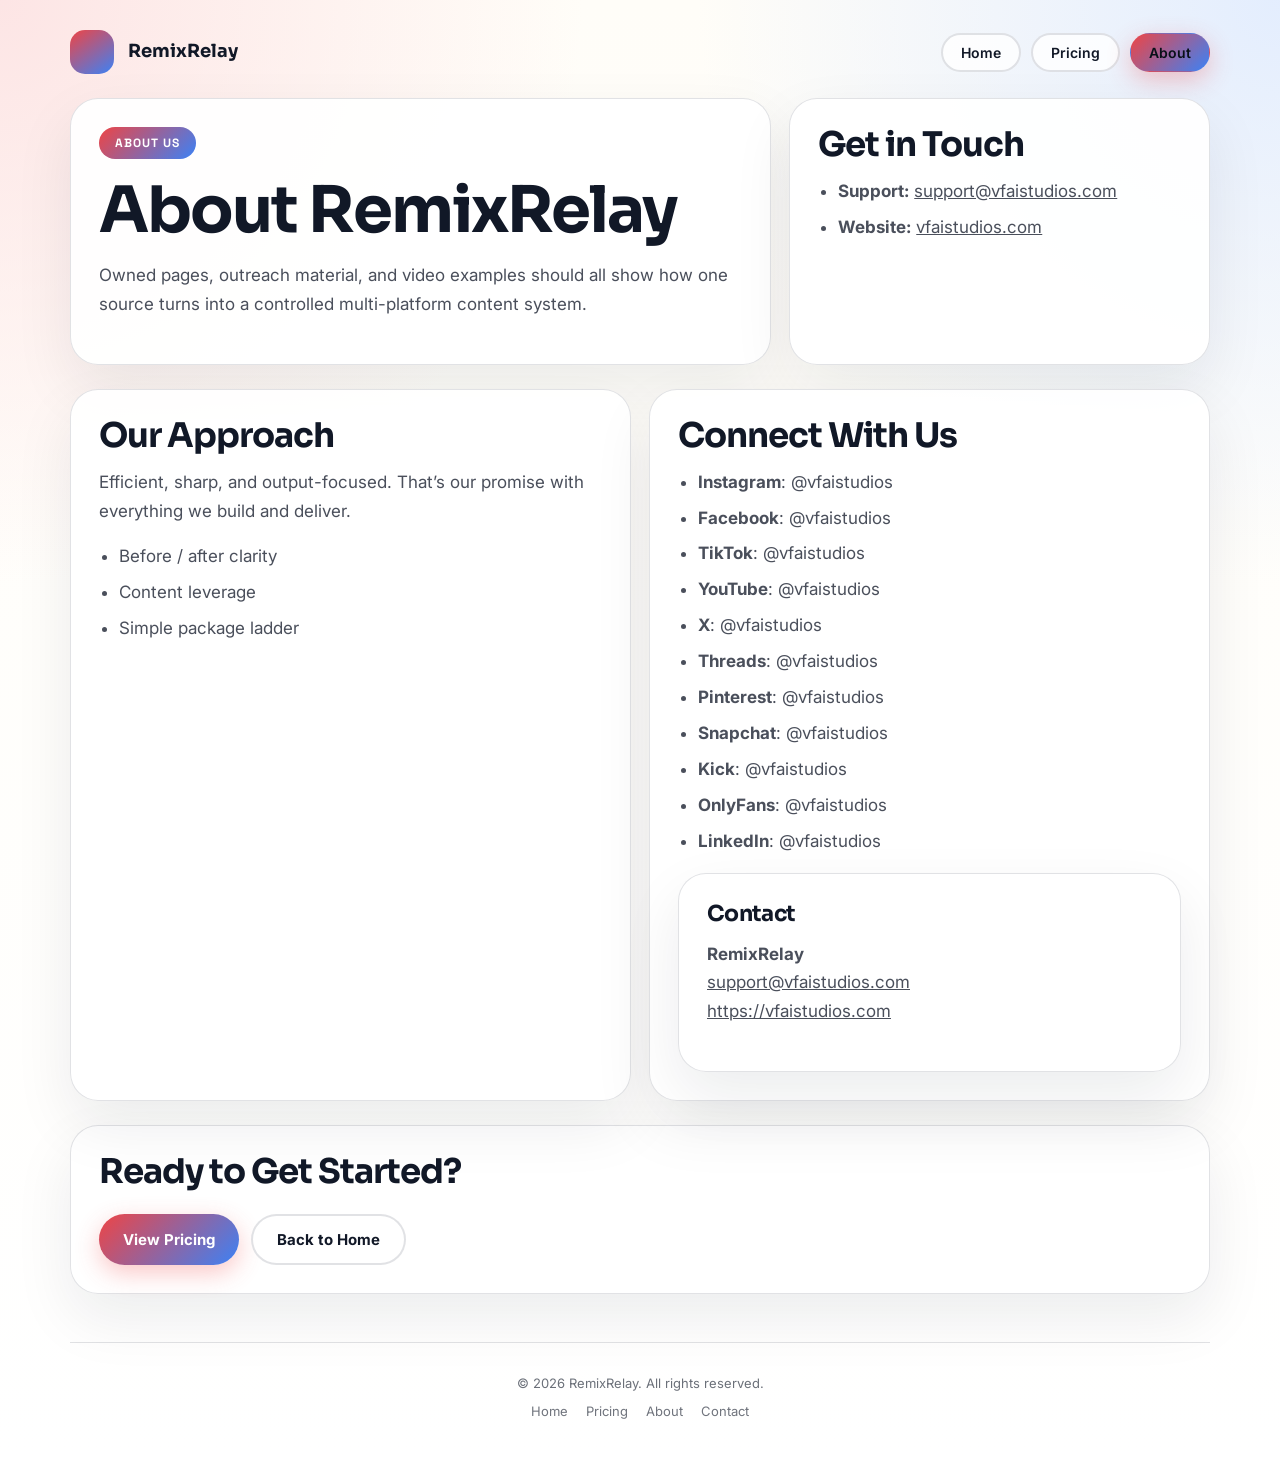
==== channels.html @ 687d7b91 "Deploy professional site update — 2026-04-03T03:53:18Z" ====
<!doctype html>
<html lang="en">
<head>
  <meta charset="utf-8" />
  <meta name="viewport" content="width=device-width, initial-scale=1" />
  <title>RemixRelay | About</title>
  <meta name="description" content="Owned pages, outreach material, and video examples should all show how one source turns into a controlled multi-platform content system." />
  <meta property="og:title" content="RemixRelay | About" />
  <meta property="og:description" content="Owned pages, outreach material, and video examples should all show how one source turns into a controlled multi-platform content system." />
  <meta property="og:type" content="website" />
  <meta property="og:url" content="https://vfaistudios.com/" />
  <link rel="preconnect" href="https://fonts.googleapis.com" /><link rel="preconnect" href="https://fonts.gstatic.com" crossorigin /><link href="https://fonts.googleapis.com/css2?family=Sora:wght@400;500;600;700;800&family=Inter:wght@400;500;600;700;800&family=Space+Grotesk:wght@400;500;600;700;800&display=swap" rel="stylesheet" />
  <link rel="stylesheet" href="./styles.css" />
  
</head>
<body>
  <main class="page">
    <header class="header">
      <a class="brand" href="./index.html">
        <span class="brand-mark"></span>
        <span class="brand-copy">
          <strong>RemixRelay</strong>
        </span>
      </a>
      <nav class="nav">
        <a class='button ghost' href='index.html'>Home</a>
        <a class='button ghost' href='offer.html'>Pricing</a>
        <a class='button primary' href='channels.html'>About</a>
      </nav>
    </header>
    
    <section class="hero">
      <article class="hero-card">
        <div class="eyebrow">About Us</div>
        <h1>About RemixRelay</h1>
        <p>Owned pages, outreach material, and video examples should all show how one source turns into a controlled multi-platform content system.</p>
      </article>
      <aside class="hero-card">
        <h2>Get in Touch</h2>
        <ul>
          <li><strong>Support:</strong> <a href="mailto:support@vfaistudios.com">support@vfaistudios.com</a></li>
          <li><strong>Website:</strong> <a href="https://vfaistudios.com">vfaistudios.com</a></li>
        </ul>
      </aside>
    </section>
    <section class="grid-two" style="margin-top:24px;">
      <section class="panel">
        <h2>Our Approach</h2>
        <p style="margin-top:14px;">Efficient, sharp, and output-focused. That&rsquo;s our promise with everything we build and deliver.</p>
        <ul><li>Before / after clarity</li><li>Content leverage</li><li>Simple package ladder</li></ul>
      </section>
      <section class="panel">
        <h2>Connect With Us</h2>
        <ul><li><strong>Instagram</strong>: @vfaistudios</li><li><strong>Facebook</strong>: @vfaistudios</li><li><strong>TikTok</strong>: @vfaistudios</li><li><strong>YouTube</strong>: @vfaistudios</li><li><strong>X</strong>: @vfaistudios</li><li><strong>Threads</strong>: @vfaistudios</li><li><strong>Pinterest</strong>: @vfaistudios</li><li><strong>Snapchat</strong>: @vfaistudios</li><li><strong>Kick</strong>: @vfaistudios</li><li><strong>OnlyFans</strong>: @vfaistudios</li><li><strong>LinkedIn</strong>: @vfaistudios</li></ul>
        <div class="offer-card" style="margin-top:18px;">
          <h3>Contact</h3>
          <p style="margin-top:14px;"><strong>RemixRelay</strong><br /><a href="mailto:support@vfaistudios.com">support@vfaistudios.com</a><br /><a href="https://vfaistudios.com">https://vfaistudios.com</a></p>
        </div>
      </section>
    </section>
    <section class="panel" style="margin-top:24px;">
      <h2>Ready to Get Started?</h2>
      <div class="actions">
        <a class="button primary" href="./offer.html">View Pricing</a>
        <a class="button ghost" href="./index.html">Back to Home</a>
      </div>
    </section>
    
    <footer class="site-footer">
      <div class="footer-note">&copy; 2026 RemixRelay. All rights reserved.</div>
      <div class="footer-links">
        <a href="./index.html">Home</a>
        <a href="./offer.html">Pricing</a>
        <a href="./channels.html">About</a>
        <a href='mailto:support@vfaistudios.com'>Contact</a>
      </div>
    </footer>
  </main>
  
</body>
</html>
---- styles.css ----
:root {
  --primary: #EF4444;
  --secondary: #3B82F6;
  --accent: #FACC15;
  --ink: #111827;
  --surface: #F9FAFB;
  --line: rgba(15, 23, 42, 0.12);
  --display: 'Sora', 'Avenir Next', 'Segoe UI', sans-serif;
  --body: 'Inter', 'Avenir Next', 'Segoe UI', sans-serif;
  --accent-font: 'Space Grotesk', 'Avenir Next', 'Segoe UI', sans-serif;
}
* { box-sizing: border-box; }
body {
  margin: 0;
  font-family: var(--body);
  color: var(--ink);
  background:
    radial-gradient(circle at 0% 0%, color-mix(in srgb, var(--primary) 14%, white), transparent 30%),
    radial-gradient(circle at 100% 0%, color-mix(in srgb, var(--secondary) 14%, white), transparent 30%),
    linear-gradient(180deg, #fffdf8, #ffffff);
}
a { color: inherit; }
.page { max-width: 1180px; margin: 0 auto; padding: 24px 20px 40px; }
.header { display: flex; flex-wrap: wrap; align-items: center; justify-content: space-between; gap: 12px; padding: 6px 0 24px; }
.brand { display: flex; align-items: center; gap: 14px; text-decoration: none; }
.brand-mark { width: 44px; height: 44px; border-radius: 15px; background: linear-gradient(145deg, var(--primary), var(--secondary)); flex-shrink: 0; }
.brand-copy strong { display: block; font-family: var(--display); font-size: 18px; line-height: 1.2; }
.nav { display: flex; flex-wrap: wrap; gap: 10px; }
.nav a { border: 1px solid var(--line); border-radius: 999px; padding: 9px 18px; text-decoration: none; font-size: 14px; font-weight: 600; background: rgba(255,255,255,0.84); transition: all 0.2s ease; }
.nav a:hover { background: var(--primary); color: white; border-color: var(--primary); }
.nav a.button.primary { background: linear-gradient(135deg, var(--primary), var(--secondary)); color: #081018; border-color: transparent; }
.hero,
.grid-two,
.grid-three,
.offer-grid { display: grid; gap: 18px; }
.hero { grid-template-columns: minmax(0, 1.25fr) minmax(280px, 0.75fr); align-items: stretch; }
.grid-two { grid-template-columns: repeat(2, minmax(0, 1fr)); }
.grid-three { grid-template-columns: repeat(3, minmax(0, 1fr)); }
.offer-grid { grid-template-columns: repeat(auto-fit, minmax(260px, 1fr)); }
.panel,
.hero-card,
.offer-card { border: 1px solid var(--line); border-radius: 28px; background: rgba(255,255,255,0.92); box-shadow: 0 24px 60px rgba(15,23,42,0.08); }
.hero-card,
.panel,
.offer-card { padding: 28px; }
.offer-card { transition: transform 0.2s ease, box-shadow 0.2s ease; }
.offer-card:hover { transform: translateY(-4px); box-shadow: 0 32px 80px rgba(15,23,42,0.14); }
.eyebrow { display: inline-flex; border-radius: 999px; padding: 8px 16px; background: linear-gradient(135deg, var(--primary), var(--secondary)); color: #fff; font-family: var(--accent-font); font-size: 12px; font-weight: 700; letter-spacing: 0.08em; text-transform: uppercase; }
h1, h2, h3 { margin: 0; font-family: var(--display); line-height: 1.05; letter-spacing: -0.03em; }
h1 { margin-top: 18px; font-size: clamp(36px, 6vw, 64px); max-width: 16ch; }
h2 { font-size: clamp(24px, 4vw, 34px); }
h3 { font-size: 22px; }
p, li { color: color-mix(in srgb, var(--ink) 76%, white); line-height: 1.7; font-size: 17px; }
.actions { display: flex; flex-wrap: wrap; gap: 12px; margin-top: 24px; }
.button { display: inline-flex; align-items: center; justify-content: center; text-decoration: none; border-radius: 999px; padding: 14px 24px; font-weight: 700; font-size: 15px; cursor: pointer; border: none; transition: all 0.2s ease; }
.button.primary { background: linear-gradient(135deg, var(--primary), var(--secondary)); color: #fff; box-shadow: 0 8px 24px color-mix(in srgb, var(--primary) 30%, transparent); }
.button.primary:hover { transform: translateY(-2px); box-shadow: 0 12px 32px color-mix(in srgb, var(--primary) 40%, transparent); }
.button.ghost { border: 2px solid var(--line); background: rgba(255,255,255,0.8); }
.button.ghost:hover { border-color: var(--primary); color: var(--primary); }
.trust-strip { display: flex; flex-wrap: wrap; gap: 18px; justify-content: center; margin-top: 24px; padding: 18px 0; }
.trust-badge { display: flex; align-items: center; gap: 8px; font-size: 15px; font-weight: 600; color: color-mix(in srgb, var(--ink) 80%, white); }
.trust-icon { display: inline-flex; align-items: center; justify-content: center; width: 24px; height: 24px; border-radius: 50%; background: linear-gradient(135deg, var(--primary), var(--secondary)); color: #fff; font-size: 13px; font-weight: 700; }
.price { display: inline-block; margin: 16px 0 12px; padding: 10px 16px; border-radius: 999px; background: linear-gradient(135deg, color-mix(in srgb, var(--primary) 14%, white), color-mix(in srgb, var(--secondary) 14%, white)); font-family: var(--accent-font); font-size: 20px; font-weight: 700; letter-spacing: 0.02em; color: var(--ink); }
.micro { font-size: 13px; color: color-mix(in srgb, var(--ink) 64%, white); }
ul { margin: 14px 0 0; padding-left: 20px; }
li + li { margin-top: 7px; }
.site-footer { margin-top: 48px; padding: 32px 0 0; border-top: 1px solid var(--line); text-align: center; }
.footer-note { font-size: 13px; color: color-mix(in srgb, var(--ink) 62%, white); }
.footer-links { display: flex; flex-wrap: wrap; gap: 18px; justify-content: center; margin-top: 12px; }
.footer-links a { font-size: 13px; color: color-mix(in srgb, var(--ink) 60%, white); text-decoration: none; }
.footer-links a:hover { color: var(--primary); text-decoration: underline; }
.checkout-tier { position: relative; }
.buy-btn { width: 100%; font-size: 16px; padding: 16px 24px; }
.buy-btn:disabled { opacity: 0.6; cursor: not-allowed; }
@media (max-width: 960px) {
  .hero, .grid-two, .grid-three { grid-template-columns: 1fr; }
  h1 { max-width: none; }
}
@media (max-width: 720px) {
  .page { padding: 18px 16px 32px; }
  .hero-card, .panel, .offer-card { padding: 22px; border-radius: 24px; }
  .button { width: 100%; }
  .trust-strip { flex-direction: column; align-items: center; }
}
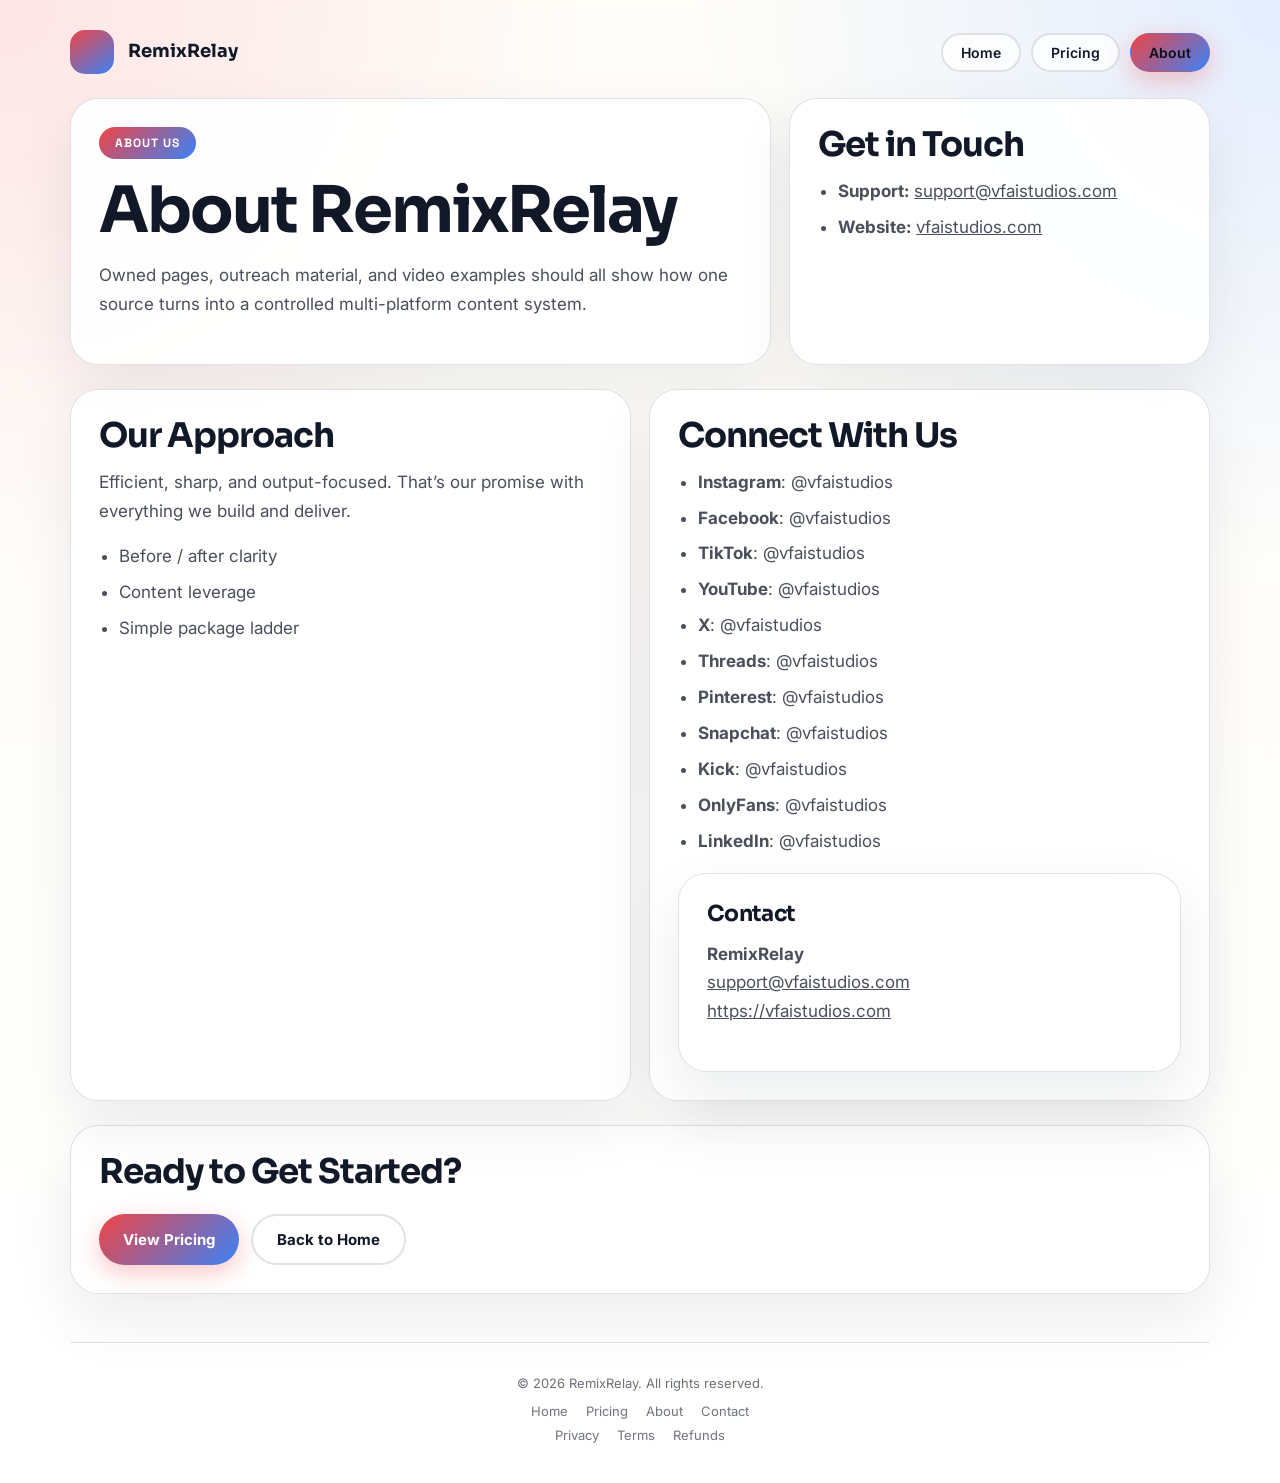
==== commit ff171cfa: "Deploy professional site update — 2026-04-03T04:42:01Z" ====
--- a/channels.html
+++ b/channels.html
@@ -74,6 +74,11 @@
         <a href="./channels.html">About</a>
         <a href='mailto:support@vfaistudios.com'>Contact</a>
       </div>
+      <div class="footer-links" style="margin-top:8px;">
+        <a href="./privacy.html">Privacy</a>
+        <a href="./terms.html">Terms</a>
+        <a href="./refunds.html">Refunds</a>
+      </div>
     </footer>
   </main>
   
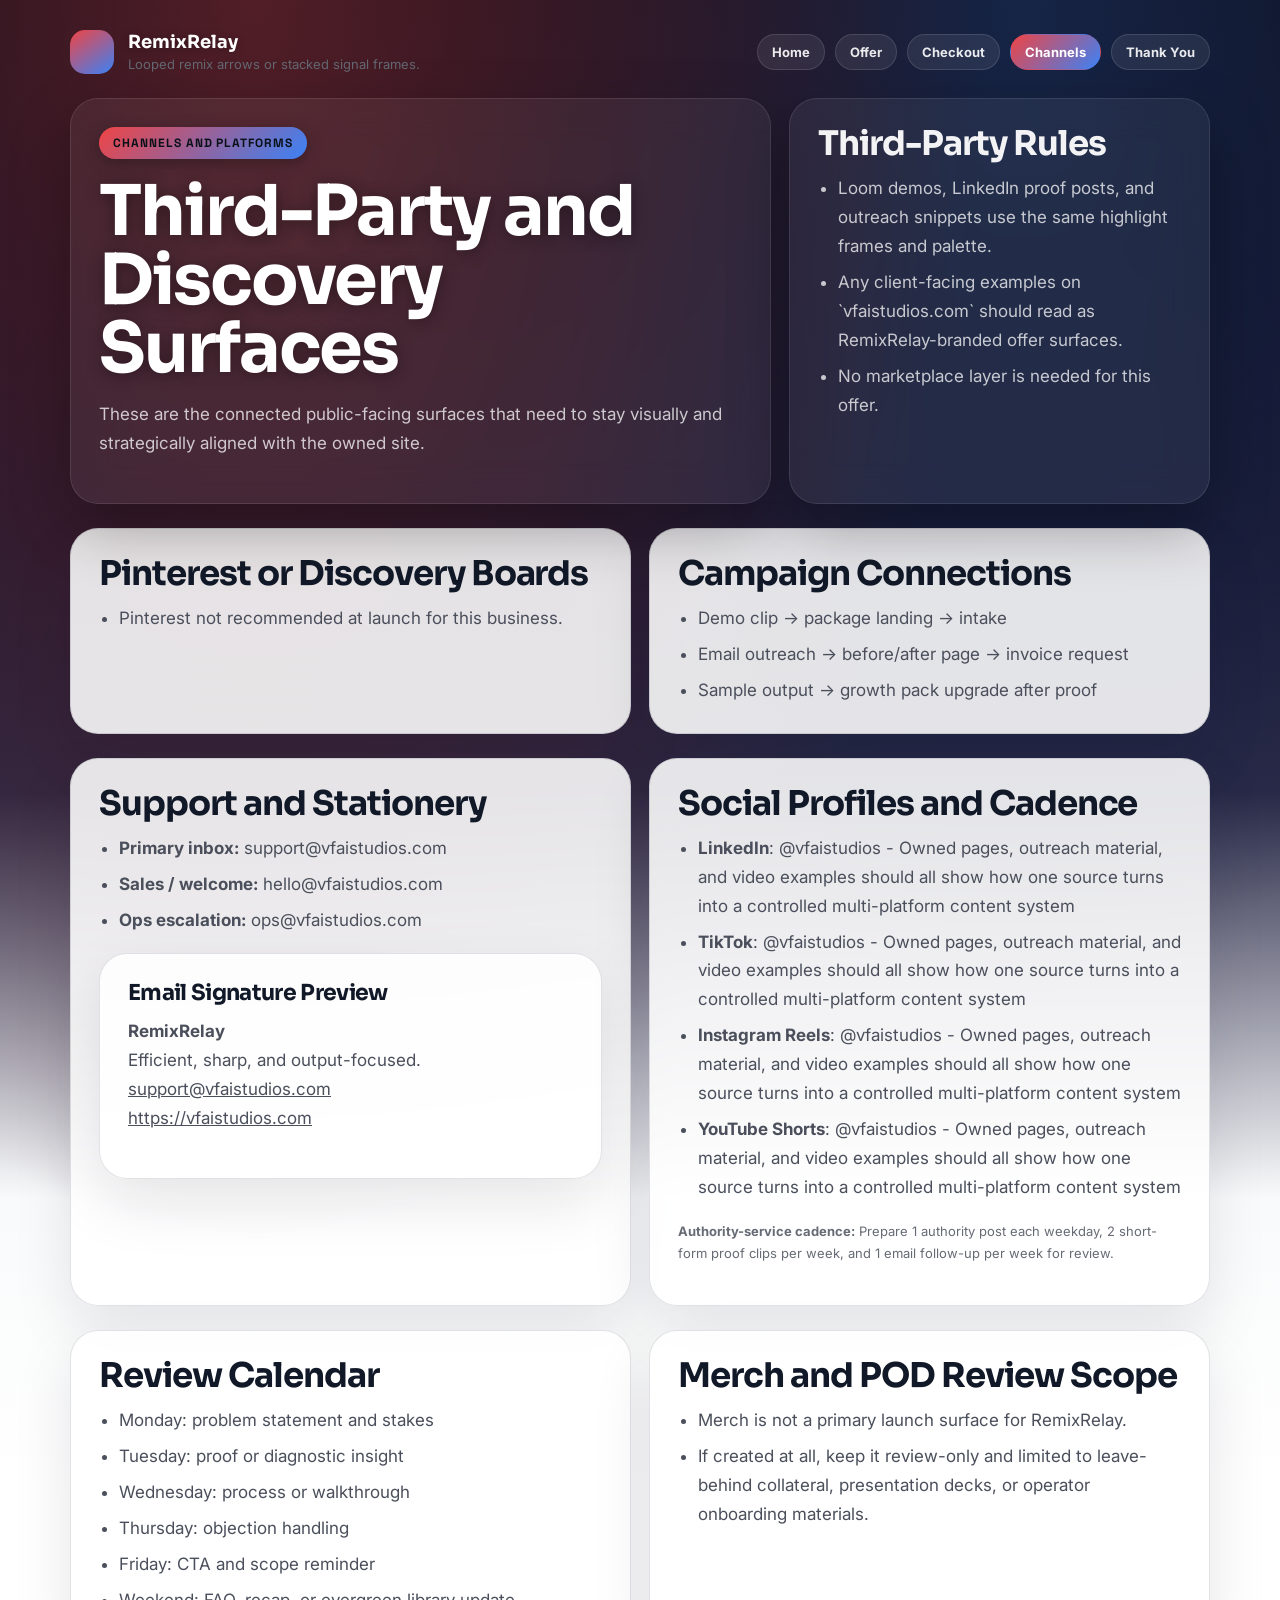
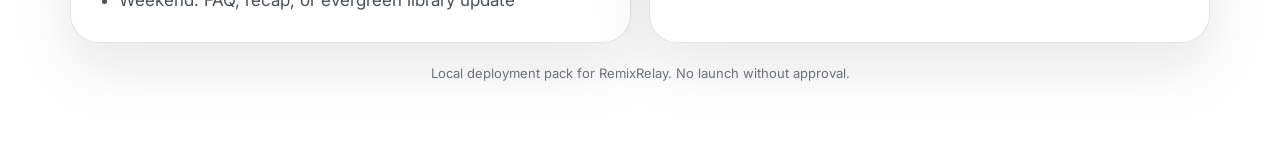
==== commit 529e2886: "Deploy vfaistudios.com — ASI Network site update" ====
--- a/channels.html
+++ b/channels.html
@@ -1,17 +1,11 @@
 <!doctype html>
-<html lang="en">
+<html>
 <head>
   <meta charset="utf-8" />
   <meta name="viewport" content="width=device-width, initial-scale=1" />
-  <title>RemixRelay | About</title>
-  <meta name="description" content="Owned pages, outreach material, and video examples should all show how one source turns into a controlled multi-platform content system." />
-  <meta property="og:title" content="RemixRelay | About" />
-  <meta property="og:description" content="Owned pages, outreach material, and video examples should all show how one source turns into a controlled multi-platform content system." />
-  <meta property="og:type" content="website" />
-  <meta property="og:url" content="https://vfaistudios.com/" />
+  <title>RemixRelay | Channels</title>
   <link rel="preconnect" href="https://fonts.googleapis.com" /><link rel="preconnect" href="https://fonts.gstatic.com" crossorigin /><link href="https://fonts.googleapis.com/css2?family=Sora:wght@400;500;600;700;800&family=Inter:wght@400;500;600;700;800&family=Space+Grotesk:wght@400;500;600;700;800&display=swap" rel="stylesheet" />
   <link rel="stylesheet" href="./styles.css" />
-  
 </head>
 <body>
   <main class="page">
@@ -20,67 +14,102 @@
         <span class="brand-mark"></span>
         <span class="brand-copy">
           <strong>RemixRelay</strong>
+          <span>Looped remix arrows or stacked signal frames.</span>
         </span>
       </a>
       <nav class="nav">
         <a class='button ghost' href='index.html'>Home</a>
-        <a class='button ghost' href='offer.html'>Pricing</a>
-        <a class='button primary' href='channels.html'>About</a>
+        <a class='button ghost' href='offer.html'>Offer</a>
+        <a class='button ghost' href='checkout.html'>Checkout</a>
+        <a class='button primary' href='channels.html'>Channels</a>
+        <a class='button ghost' href='thank-you.html'>Thank You</a>
       </nav>
     </header>
     
     <section class="hero">
       <article class="hero-card">
-        <div class="eyebrow">About Us</div>
-        <h1>About RemixRelay</h1>
-        <p>Owned pages, outreach material, and video examples should all show how one source turns into a controlled multi-platform content system.</p>
+        <div class="eyebrow">Channels and Platforms</div>
+        <h1>Third-Party and Discovery Surfaces</h1>
+        <p>These are the connected public-facing surfaces that need to stay visually and strategically aligned with the owned site.</p>
       </article>
       <aside class="hero-card">
-        <h2>Get in Touch</h2>
-        <ul>
-          <li><strong>Support:</strong> <a href="mailto:support@vfaistudios.com">support@vfaistudios.com</a></li>
-          <li><strong>Website:</strong> <a href="https://vfaistudios.com">vfaistudios.com</a></li>
-        </ul>
+        <h2>Third-Party Rules</h2>
+        <ul><li>Loom demos, LinkedIn proof posts, and outreach snippets use the same highlight frames and palette.</li><li>Any client-facing examples on `vfaistudios.com` should read as RemixRelay-branded offer surfaces.</li><li>No marketplace layer is needed for this offer.</li></ul>
       </aside>
     </section>
     <section class="grid-two" style="margin-top:24px;">
       <section class="panel">
-        <h2>Our Approach</h2>
-        <p style="margin-top:14px;">Efficient, sharp, and output-focused. That&rsquo;s our promise with everything we build and deliver.</p>
-        <ul><li>Before / after clarity</li><li>Content leverage</li><li>Simple package ladder</li></ul>
+        <h2>Pinterest or Discovery Boards</h2>
+        <ul><li>Pinterest not recommended at launch for this business.</li></ul>
       </section>
       <section class="panel">
-        <h2>Connect With Us</h2>
-        <ul><li><strong>Instagram</strong>: @vfaistudios</li><li><strong>Facebook</strong>: @vfaistudios</li><li><strong>TikTok</strong>: @vfaistudios</li><li><strong>YouTube</strong>: @vfaistudios</li><li><strong>X</strong>: @vfaistudios</li><li><strong>Threads</strong>: @vfaistudios</li><li><strong>Pinterest</strong>: @vfaistudios</li><li><strong>Snapchat</strong>: @vfaistudios</li><li><strong>Kick</strong>: @vfaistudios</li><li><strong>OnlyFans</strong>: @vfaistudios</li><li><strong>LinkedIn</strong>: @vfaistudios</li></ul>
+        <h2>Campaign Connections</h2>
+        <ul><li>Demo clip -&gt; package landing -&gt; intake</li><li>Email outreach -&gt; before/after page -&gt; invoice request</li><li>Sample output -&gt; growth pack upgrade after proof</li></ul>
+      </section>
+    </section>
+    <section class="grid-two" style="margin-top:24px;">
+      <section class="panel">
+        <h2>Support and Stationery</h2>
+        <ul>
+          <li><strong>Primary inbox:</strong> support@vfaistudios.com</li>
+          <li><strong>Sales / welcome:</strong> hello@vfaistudios.com</li>
+          <li><strong>Ops escalation:</strong> ops@vfaistudios.com</li>
+        </ul>
         <div class="offer-card" style="margin-top:18px;">
-          <h3>Contact</h3>
-          <p style="margin-top:14px;"><strong>RemixRelay</strong><br /><a href="mailto:support@vfaistudios.com">support@vfaistudios.com</a><br /><a href="https://vfaistudios.com">https://vfaistudios.com</a></p>
+          <h3>Email Signature Preview</h3>
+          <p style="margin-top:14px;"><strong>RemixRelay</strong><br />Efficient, sharp, and output-focused.<br /><a href="mailto:support@vfaistudios.com">support@vfaistudios.com</a><br /><a href="https://vfaistudios.com">https://vfaistudios.com</a></p>
         </div>
       </section>
+      <section class="panel">
+        <h2>Social Profiles and Cadence</h2>
+        <ul><li><strong>LinkedIn</strong>: @vfaistudios - Owned pages, outreach material, and video examples should all show how one source turns into a controlled multi-platform content system</li><li><strong>TikTok</strong>: @vfaistudios - Owned pages, outreach material, and video examples should all show how one source turns into a controlled multi-platform content system</li><li><strong>Instagram Reels</strong>: @vfaistudios - Owned pages, outreach material, and video examples should all show how one source turns into a controlled multi-platform content system</li><li><strong>YouTube Shorts</strong>: @vfaistudios - Owned pages, outreach material, and video examples should all show how one source turns into a controlled multi-platform content system</li></ul>
+        <p class="micro" style="margin-top:18px;"><strong>Authority-service cadence:</strong> Prepare 1 authority post each weekday, 2 short-form proof clips per week, and 1 email follow-up per week for review.</p>
+      </section>
     </section>
-    <section class="panel" style="margin-top:24px;">
-      <h2>Ready to Get Started?</h2>
-      <div class="actions">
-        <a class="button primary" href="./offer.html">View Pricing</a>
-        <a class="button ghost" href="./index.html">Back to Home</a>
-      </div>
+    <section class="grid-two" style="margin-top:24px;">
+      <section class="panel">
+        <h2>Review Calendar</h2>
+        <ul><li>Monday: problem statement and stakes</li><li>Tuesday: proof or diagnostic insight</li><li>Wednesday: process or walkthrough</li><li>Thursday: objection handling</li><li>Friday: CTA and scope reminder</li><li>Weekend: FAQ, recap, or evergreen library update</li></ul>
+      </section>
+      <section class="panel">
+        <h2>Merch and POD Review Scope</h2>
+        <ul><li>Merch is not a primary launch surface for RemixRelay.</li><li>If created at all, keep it review-only and limited to leave-behind collateral, presentation decks, or operator onboarding materials.</li></ul>
+      </section>
     </section>
     
-    <footer class="site-footer">
-      <div class="footer-note">&copy; 2026 RemixRelay. All rights reserved.</div>
-      <div class="footer-links">
-        <a href="./index.html">Home</a>
-        <a href="./offer.html">Pricing</a>
-        <a href="./channels.html">About</a>
-        <a href='mailto:support@vfaistudios.com'>Contact</a>
-      </div>
-      <div class="footer-links" style="margin-top:8px;">
-        <a href="./privacy.html">Privacy</a>
-        <a href="./terms.html">Terms</a>
-        <a href="./refunds.html">Refunds</a>
-      </div>
-    </footer>
+    <div class="footer-note">Local deployment pack for RemixRelay. No launch without approval.</div>
   </main>
-  
+
+  <!-- ASI Analytics (lightweight, privacy-friendly) -->
+  <script>
+  (function(){
+    var bid = document.body.getAttribute('data-business-id') || 'unknown';
+    var page = location.pathname.split('/').pop() || 'index.html';
+    var key = 'asi_pv_' + bid;
+    try {
+      var data = JSON.parse(localStorage.getItem(key) || '{}');
+      data[page] = (data[page] || 0) + 1;
+      data._total = (data._total || 0) + 1;
+      data._last = new Date().toISOString();
+      data._ref = document.referrer || 'direct';
+      localStorage.setItem(key, JSON.stringify(data));
+    } catch(e) {}
+    // Beacon to analytics endpoint if configured
+    if (window.ASI_ANALYTICS_URL) {
+      var payload = JSON.stringify({
+        business_id: bid,
+        page: page,
+        referrer: document.referrer || 'direct',
+        timestamp: new Date().toISOString(),
+        ua: navigator.userAgent
+      });
+      try {
+        navigator.sendBeacon(window.ASI_ANALYTICS_URL, payload);
+      } catch(e) {
+        // Silent fail — analytics should never break the site
+      }
+    }
+  })();
+  </script>
 </body>
 </html>
--- a/styles.css
+++ b/styles.css
@@ -15,21 +15,21 @@
   margin: 0;
   font-family: var(--body);
   color: var(--ink);
-  background:
-    radial-gradient(circle at 0% 0%, color-mix(in srgb, var(--primary) 14%, white), transparent 30%),
-    radial-gradient(circle at 100% 0%, color-mix(in srgb, var(--secondary) 14%, white), transparent 30%),
-    linear-gradient(180deg, #fffdf8, #ffffff);
+  background: #0d0d1a;
+  background-image:
+    radial-gradient(ellipse at 20% 0%, color-mix(in srgb, var(--primary) 30%, #0d0d1a), transparent 50%),
+    radial-gradient(ellipse at 80% 0%, color-mix(in srgb, var(--secondary) 20%, #0d0d1a), transparent 40%),
+    linear-gradient(180deg, #0d0d1a 0%, #111128 15%, #1a1a35 30%, #2a2a48 45%, var(--surface) 68%, #ffffff 85%);
 }
 a { color: inherit; }
-.page { max-width: 1180px; margin: 0 auto; padding: 24px 20px 40px; }
+.page { max-width: 1180px; margin: 0 auto; padding: 24px 20px 80px; }
 .header { display: flex; flex-wrap: wrap; align-items: center; justify-content: space-between; gap: 12px; padding: 6px 0 24px; }
 .brand { display: flex; align-items: center; gap: 14px; text-decoration: none; }
-.brand-mark { width: 44px; height: 44px; border-radius: 15px; background: linear-gradient(145deg, var(--primary), var(--secondary)); flex-shrink: 0; }
-.brand-copy strong { display: block; font-family: var(--display); font-size: 18px; line-height: 1.2; }
+.brand-mark { width: 44px; height: 44px; border-radius: 15px; background: linear-gradient(145deg, var(--primary), var(--secondary)); }
+.brand-copy strong { display: block; font-family: var(--display); font-size: 18px; line-height: 1; }
+.brand-copy span { display: block; margin-top: 5px; font-size: 13px; color: color-mix(in srgb, var(--ink) 66%, white); }
 .nav { display: flex; flex-wrap: wrap; gap: 10px; }
-.nav a { border: 1px solid var(--line); border-radius: 999px; padding: 9px 18px; text-decoration: none; font-size: 14px; font-weight: 600; background: rgba(255,255,255,0.84); transition: all 0.2s ease; }
-.nav a:hover { background: var(--primary); color: white; border-color: var(--primary); }
-.nav a.button.primary { background: linear-gradient(135deg, var(--primary), var(--secondary)); color: #081018; border-color: transparent; }
+.nav a { border: 1px solid var(--line); border-radius: 999px; padding: 9px 14px; text-decoration: none; font-size: 13px; background: rgba(255,255,255,0.84); }
 .hero,
 .grid-two,
 .grid-three,
@@ -37,49 +37,56 @@
 .hero { grid-template-columns: minmax(0, 1.25fr) minmax(280px, 0.75fr); align-items: stretch; }
 .grid-two { grid-template-columns: repeat(2, minmax(0, 1fr)); }
 .grid-three { grid-template-columns: repeat(3, minmax(0, 1fr)); }
-.offer-grid { grid-template-columns: repeat(auto-fit, minmax(260px, 1fr)); }
+.offer-grid { grid-template-columns: repeat(auto-fit, minmax(240px, 1fr)); }
 .panel,
 .hero-card,
-.offer-card { border: 1px solid var(--line); border-radius: 28px; background: rgba(255,255,255,0.92); box-shadow: 0 24px 60px rgba(15,23,42,0.08); }
+.offer-card { border: 1px solid var(--line); border-radius: 28px; background: rgba(255,255,255,0.88); box-shadow: 0 24px 60px rgba(15,23,42,0.1); }
 .hero-card,
 .panel,
 .offer-card { padding: 28px; }
-.offer-card { transition: transform 0.2s ease, box-shadow 0.2s ease; }
-.offer-card:hover { transform: translateY(-4px); box-shadow: 0 32px 80px rgba(15,23,42,0.14); }
-.eyebrow { display: inline-flex; border-radius: 999px; padding: 8px 16px; background: linear-gradient(135deg, var(--primary), var(--secondary)); color: #fff; font-family: var(--accent-font); font-size: 12px; font-weight: 700; letter-spacing: 0.08em; text-transform: uppercase; }
-h1, h2, h3 { margin: 0; font-family: var(--display); line-height: 1.05; letter-spacing: -0.03em; }
-h1 { margin-top: 18px; font-size: clamp(36px, 6vw, 64px); max-width: 16ch; }
+.eyebrow { display: inline-flex; border-radius: 999px; padding: 8px 14px; background: linear-gradient(135deg, var(--primary), var(--secondary)); color: #081018; font-family: var(--accent-font); font-size: 12px; font-weight: 700; letter-spacing: 0.08em; text-transform: uppercase; }
+h1, h2, h3 { margin: 0; font-family: var(--display); line-height: 0.98; letter-spacing: -0.03em; }
+h1 { margin-top: 18px; font-size: clamp(40px, 7vw, 70px); max-width: 11ch; }
 h2 { font-size: clamp(24px, 4vw, 34px); }
 h3 { font-size: 22px; }
 p, li { color: color-mix(in srgb, var(--ink) 76%, white); line-height: 1.7; font-size: 17px; }
 .actions { display: flex; flex-wrap: wrap; gap: 12px; margin-top: 24px; }
-.button { display: inline-flex; align-items: center; justify-content: center; text-decoration: none; border-radius: 999px; padding: 14px 24px; font-weight: 700; font-size: 15px; cursor: pointer; border: none; transition: all 0.2s ease; }
-.button.primary { background: linear-gradient(135deg, var(--primary), var(--secondary)); color: #fff; box-shadow: 0 8px 24px color-mix(in srgb, var(--primary) 30%, transparent); }
-.button.primary:hover { transform: translateY(-2px); box-shadow: 0 12px 32px color-mix(in srgb, var(--primary) 40%, transparent); }
-.button.ghost { border: 2px solid var(--line); background: rgba(255,255,255,0.8); }
-.button.ghost:hover { border-color: var(--primary); color: var(--primary); }
-.trust-strip { display: flex; flex-wrap: wrap; gap: 18px; justify-content: center; margin-top: 24px; padding: 18px 0; }
-.trust-badge { display: flex; align-items: center; gap: 8px; font-size: 15px; font-weight: 600; color: color-mix(in srgb, var(--ink) 80%, white); }
-.trust-icon { display: inline-flex; align-items: center; justify-content: center; width: 24px; height: 24px; border-radius: 50%; background: linear-gradient(135deg, var(--primary), var(--secondary)); color: #fff; font-size: 13px; font-weight: 700; }
-.price { display: inline-block; margin: 16px 0 12px; padding: 10px 16px; border-radius: 999px; background: linear-gradient(135deg, color-mix(in srgb, var(--primary) 14%, white), color-mix(in srgb, var(--secondary) 14%, white)); font-family: var(--accent-font); font-size: 20px; font-weight: 700; letter-spacing: 0.02em; color: var(--ink); }
+.button { display: inline-flex; align-items: center; justify-content: center; text-decoration: none; border-radius: 999px; padding: 14px 18px; font-weight: 700; }
+.button.primary { background: linear-gradient(135deg, var(--primary), var(--secondary)); color: #081018; }
+.button.ghost { border: 1px solid var(--line); }
+.meta { display: grid; gap: 12px; grid-template-columns: repeat(3, minmax(0, 1fr)); margin-top: 24px; }
+.meta-card { border-radius: 18px; padding: 16px; background: color-mix(in srgb, var(--surface) 92%, white); border: 1px solid var(--line); }
+.meta-card strong { display: block; font-family: var(--display); font-size: 15px; margin-bottom: 6px; }
+.price { display: inline-block; margin: 16px 0 12px; padding: 8px 12px; border-radius: 999px; background: color-mix(in srgb, var(--accent) 18%, white); font-family: var(--accent-font); font-size: 14px; font-weight: 700; letter-spacing: 0.08em; text-transform: uppercase; }
 .micro { font-size: 13px; color: color-mix(in srgb, var(--ink) 64%, white); }
 ul { margin: 14px 0 0; padding-left: 20px; }
 li + li { margin-top: 7px; }
-.site-footer { margin-top: 48px; padding: 32px 0 0; border-top: 1px solid var(--line); text-align: center; }
-.footer-note { font-size: 13px; color: color-mix(in srgb, var(--ink) 62%, white); }
-.footer-links { display: flex; flex-wrap: wrap; gap: 18px; justify-content: center; margin-top: 12px; }
-.footer-links a { font-size: 13px; color: color-mix(in srgb, var(--ink) 60%, white); text-decoration: none; }
-.footer-links a:hover { color: var(--primary); text-decoration: underline; }
-.checkout-tier { position: relative; }
-.buy-btn { width: 100%; font-size: 16px; padding: 16px 24px; }
-.buy-btn:disabled { opacity: 0.6; cursor: not-allowed; }
+.footer-note { margin-top: 22px; font-size: 13px; text-align: center; color: color-mix(in srgb, var(--ink) 62%, white); }
 @media (max-width: 960px) {
-  .hero, .grid-two, .grid-three { grid-template-columns: 1fr; }
+  .hero, .grid-two, .grid-three, .meta { grid-template-columns: 1fr; }
   h1 { max-width: none; }
 }
 @media (max-width: 720px) {
-  .page { padding: 18px 16px 32px; }
+  .page { padding: 18px 16px 72px; }
   .hero-card, .panel, .offer-card { padding: 22px; border-radius: 24px; }
   .button { width: 100%; }
-  .trust-strip { flex-direction: column; align-items: center; }
 }
+
+/* ── Dark hero treatment (particles visible) ── */
+.page { position: relative; z-index: 2; }
+.header { position: relative; z-index: 3; }
+.header .brand-copy strong { color: #fff; text-shadow: 0 1px 8px rgba(0,0,0,0.3); }
+.header .nav a { background: rgba(255,255,255,0.08); color: rgba(255,255,255,0.9); border-color: rgba(255,255,255,0.12); }
+.header .nav a:hover { background: var(--primary); color: #fff; border-color: var(--primary); }
+.header .nav a.button.primary { background: linear-gradient(135deg, var(--primary), var(--secondary)); color: #fff; border-color: transparent; }
+.hero-card { background: rgba(255,255,255,0.06); backdrop-filter: blur(20px); -webkit-backdrop-filter: blur(20px); border-color: rgba(255,255,255,0.1); box-shadow: 0 24px 60px rgba(0,0,0,0.3); }
+.hero-card h1 { color: #fff; text-shadow: 0 2px 16px rgba(0,0,0,0.4); }
+.hero-card h2, .hero-card h3 { color: rgba(255,255,255,0.95); }
+.hero-card p, .hero-card li { color: rgba(255,255,255,0.75) !important; }
+.hero-card .eyebrow { box-shadow: 0 4px 16px rgba(0,0,0,0.3); }
+.hero-card .button.ghost { color: rgba(255,255,255,0.9); border-color: rgba(255,255,255,0.2); background: rgba(255,255,255,0.06); }
+.hero-card .button.ghost:hover { border-color: var(--primary); color: #fff; background: rgba(255,255,255,0.1); }
+.hero-card a { color: rgba(255,255,255,0.85); }
+.hero-card ul { padding-left: 20px; }
+.trust-strip { background: rgba(255,255,255,0.04); border-radius: 16px; margin-left: -8px; margin-right: -8px; padding: 18px 24px; backdrop-filter: blur(8px); -webkit-backdrop-filter: blur(8px); }
+.trust-badge { color: rgba(255,255,255,0.85); }
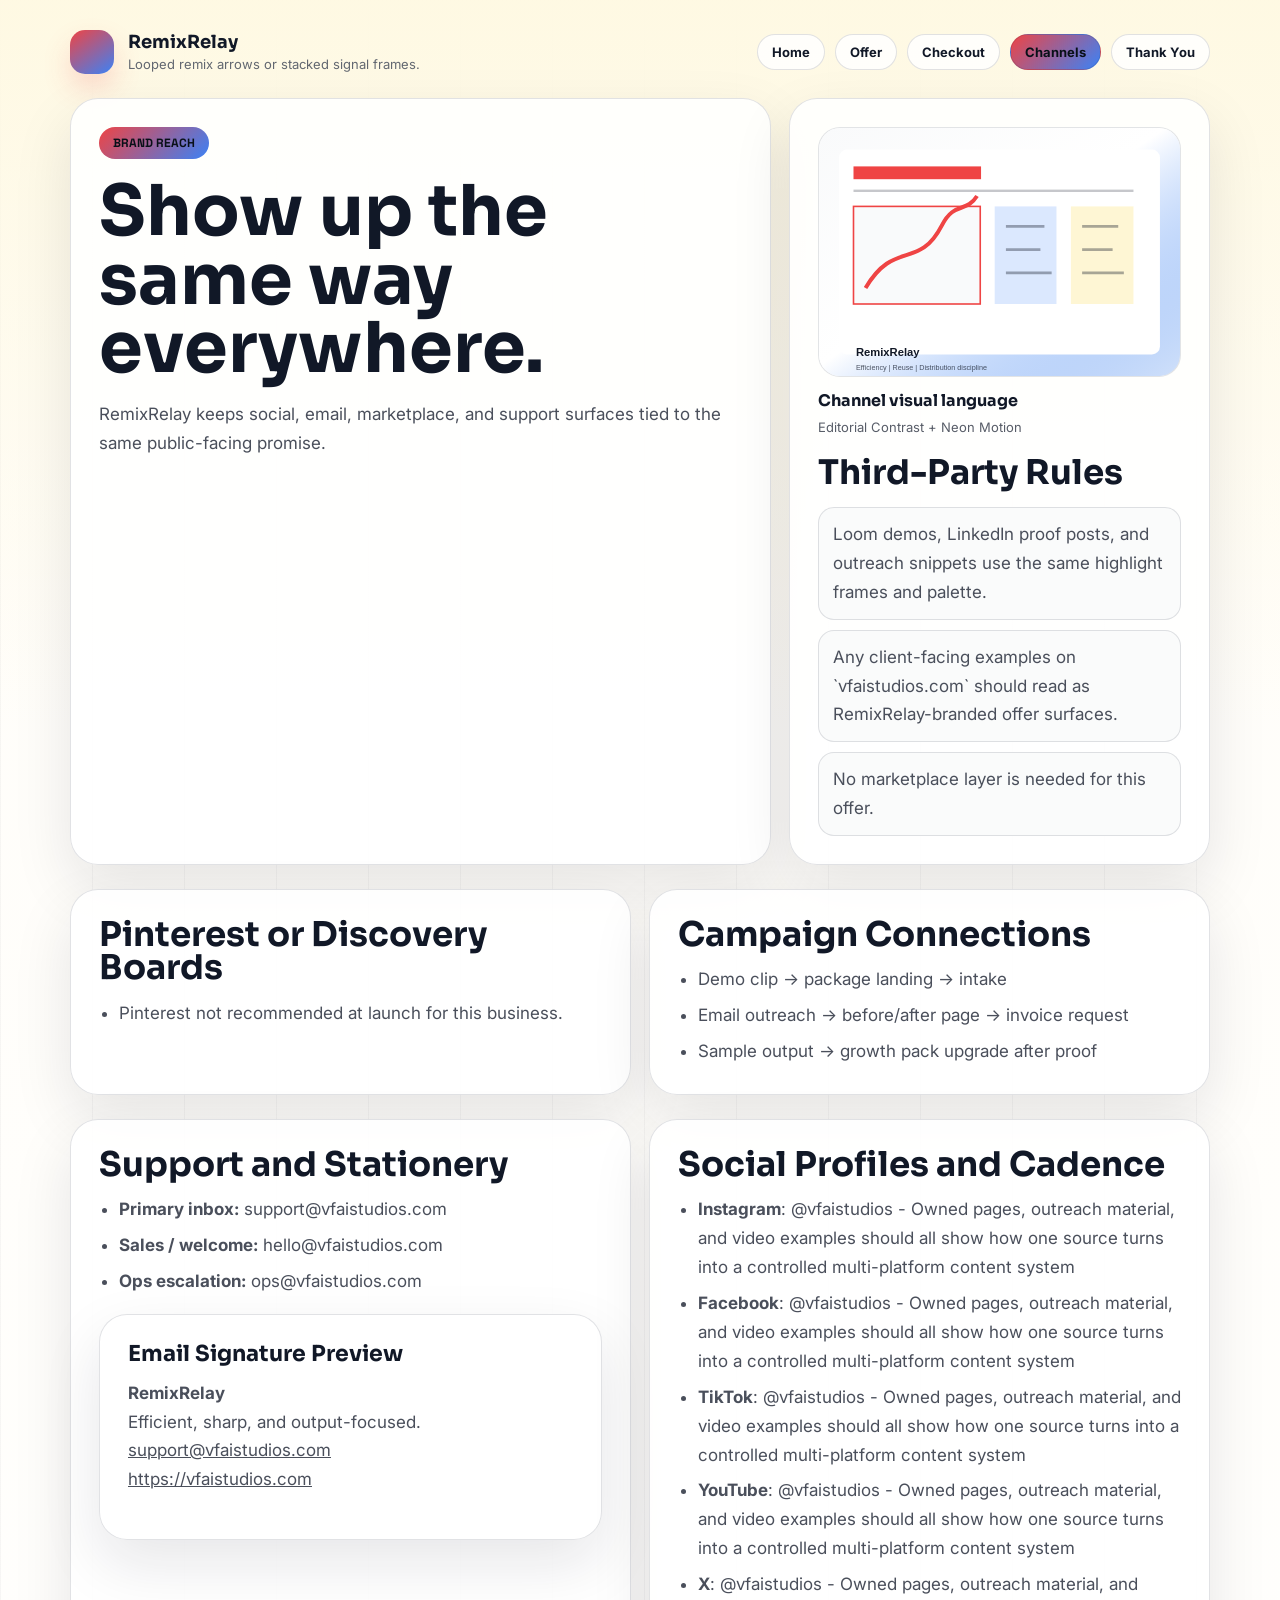
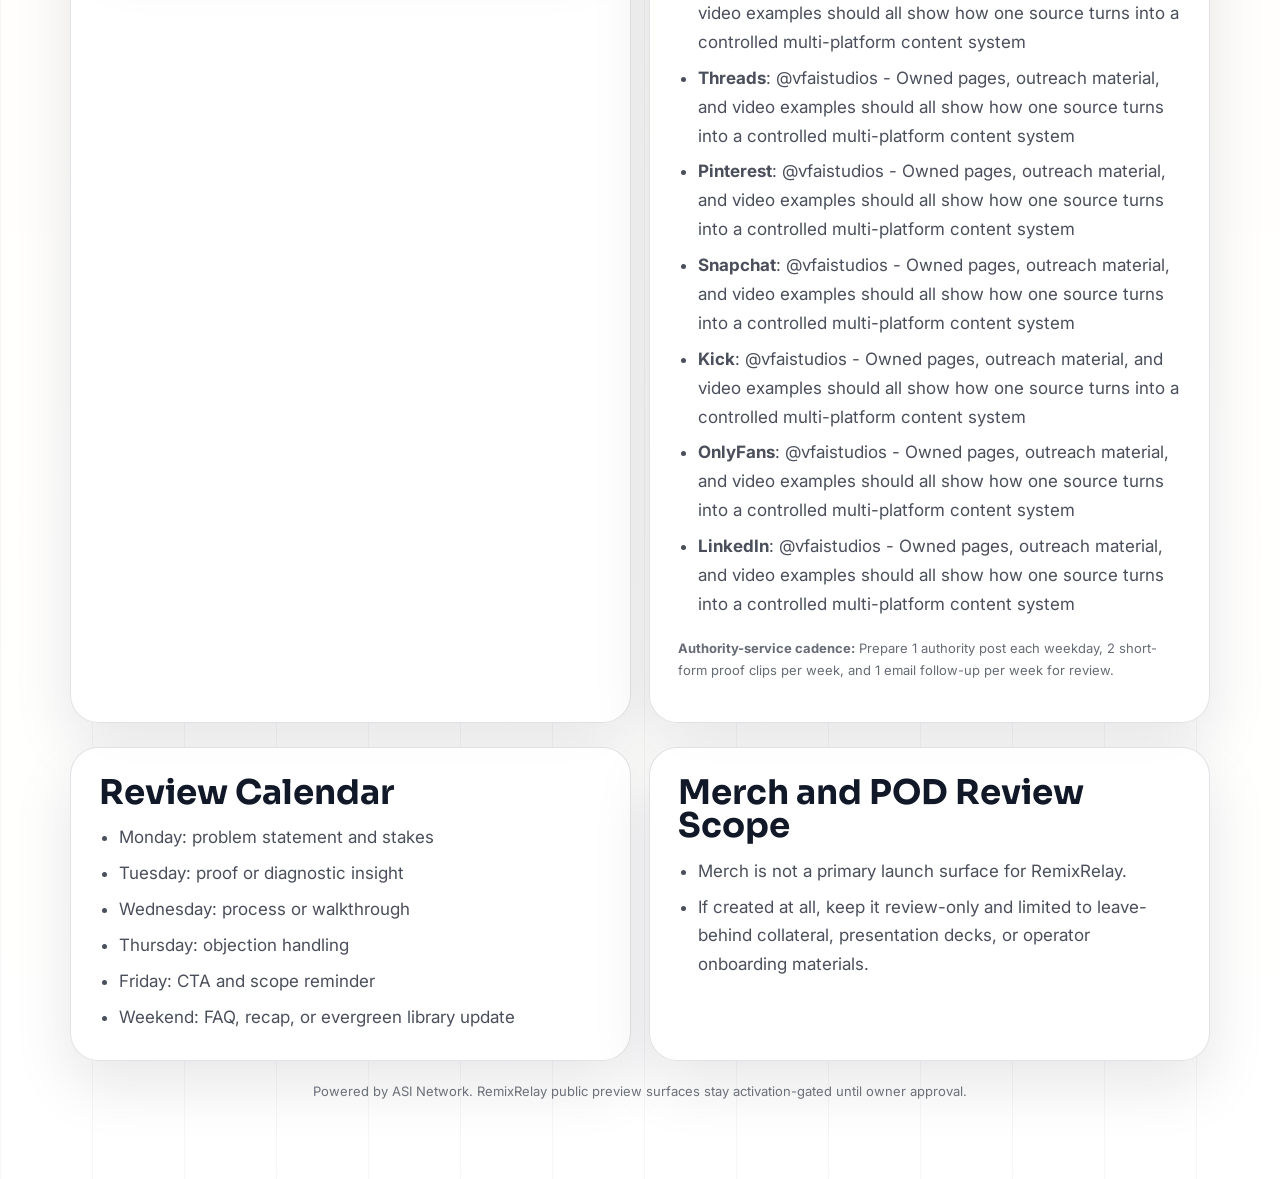
==== commit 6359e2d3: "Deploy vfaistudios.com — ASI Network site update" ====
--- a/channels.html
+++ b/channels.html
@@ -7,7 +7,7 @@
   <link rel="preconnect" href="https://fonts.googleapis.com" /><link rel="preconnect" href="https://fonts.gstatic.com" crossorigin /><link href="https://fonts.googleapis.com/css2?family=Sora:wght@400;500;600;700;800&family=Inter:wght@400;500;600;700;800&family=Space+Grotesk:wght@400;500;600;700;800&display=swap" rel="stylesheet" />
   <link rel="stylesheet" href="./styles.css" />
 </head>
-<body>
+<body class="mode-editorial">
   <main class="page">
     <header class="header">
       <a class="brand" href="./index.html">
@@ -25,16 +25,25 @@
         <a class='button ghost' href='thank-you.html'>Thank You</a>
       </nav>
     </header>
-    
+
     <section class="hero">
       <article class="hero-card">
-        <div class="eyebrow">Channels and Platforms</div>
-        <h1>Third-Party and Discovery Surfaces</h1>
-        <p>These are the connected public-facing surfaces that need to stay visually and strategically aligned with the owned site.</p>
+        <div class="eyebrow">Brand Reach</div>
+        <h1>Show up the same way everywhere.</h1>
+        <p>RemixRelay keeps social, email, marketplace, and support surfaces tied to the same public-facing promise.</p>
       </article>
-      <aside class="hero-card">
+      <aside class="visual-side">
+
+      <figure class="visual-board visual-editorial">
+        <img class="visual-img" src="[data-uri]" alt="RemixRelay channels visual system" loading="eager" />
+        <figcaption>
+          <strong>Channel visual language</strong>
+          <span>Editorial Contrast + Neon Motion</span>
+        </figcaption>
+      </figure>
+
         <h2>Third-Party Rules</h2>
-        <ul><li>Loom demos, LinkedIn proof posts, and outreach snippets use the same highlight frames and palette.</li><li>Any client-facing examples on `vfaistudios.com` should read as RemixRelay-branded offer surfaces.</li><li>No marketplace layer is needed for this offer.</li></ul>
+        <ul class="proof-points"><li>Loom demos, LinkedIn proof posts, and outreach snippets use the same highlight frames and palette.</li><li>Any client-facing examples on `vfaistudios.com` should read as RemixRelay-branded offer surfaces.</li><li>No marketplace layer is needed for this offer.</li></ul>
       </aside>
     </section>
     <section class="grid-two" style="margin-top:24px;">
@@ -62,7 +71,7 @@
       </section>
       <section class="panel">
         <h2>Social Profiles and Cadence</h2>
-        <ul><li><strong>LinkedIn</strong>: @vfaistudios - Owned pages, outreach material, and video examples should all show how one source turns into a controlled multi-platform content system</li><li><strong>TikTok</strong>: @vfaistudios - Owned pages, outreach material, and video examples should all show how one source turns into a controlled multi-platform content system</li><li><strong>Instagram Reels</strong>: @vfaistudios - Owned pages, outreach material, and video examples should all show how one source turns into a controlled multi-platform content system</li><li><strong>YouTube Shorts</strong>: @vfaistudios - Owned pages, outreach material, and video examples should all show how one source turns into a controlled multi-platform content system</li></ul>
+        <ul><li><strong>Instagram</strong>: @vfaistudios - Owned pages, outreach material, and video examples should all show how one source turns into a controlled multi-platform content system</li><li><strong>Facebook</strong>: @vfaistudios - Owned pages, outreach material, and video examples should all show how one source turns into a controlled multi-platform content system</li><li><strong>TikTok</strong>: @vfaistudios - Owned pages, outreach material, and video examples should all show how one source turns into a controlled multi-platform content system</li><li><strong>YouTube</strong>: @vfaistudios - Owned pages, outreach material, and video examples should all show how one source turns into a controlled multi-platform content system</li><li><strong>X</strong>: @vfaistudios - Owned pages, outreach material, and video examples should all show how one source turns into a controlled multi-platform content system</li><li><strong>Threads</strong>: @vfaistudios - Owned pages, outreach material, and video examples should all show how one source turns into a controlled multi-platform content system</li><li><strong>Pinterest</strong>: @vfaistudios - Owned pages, outreach material, and video examples should all show how one source turns into a controlled multi-platform content system</li><li><strong>Snapchat</strong>: @vfaistudios - Owned pages, outreach material, and video examples should all show how one source turns into a controlled multi-platform content system</li><li><strong>Kick</strong>: @vfaistudios - Owned pages, outreach material, and video examples should all show how one source turns into a controlled multi-platform content system</li><li><strong>OnlyFans</strong>: @vfaistudios - Owned pages, outreach material, and video examples should all show how one source turns into a controlled multi-platform content system</li><li><strong>LinkedIn</strong>: @vfaistudios - Owned pages, outreach material, and video examples should all show how one source turns into a controlled multi-platform content system</li></ul>
         <p class="micro" style="margin-top:18px;"><strong>Authority-service cadence:</strong> Prepare 1 authority post each weekday, 2 short-form proof clips per week, and 1 email follow-up per week for review.</p>
       </section>
     </section>
@@ -76,40 +85,8 @@
         <ul><li>Merch is not a primary launch surface for RemixRelay.</li><li>If created at all, keep it review-only and limited to leave-behind collateral, presentation decks, or operator onboarding materials.</li></ul>
       </section>
     </section>
-    
-    <div class="footer-note">Local deployment pack for RemixRelay. No launch without approval.</div>
+
+    <div class="footer-note">Powered by ASI Network. RemixRelay public preview surfaces stay activation-gated until owner approval.</div>
   </main>
-
-  <!-- ASI Analytics (lightweight, privacy-friendly) -->
-  <script>
-  (function(){
-    var bid = document.body.getAttribute('data-business-id') || 'unknown';
-    var page = location.pathname.split('/').pop() || 'index.html';
-    var key = 'asi_pv_' + bid;
-    try {
-      var data = JSON.parse(localStorage.getItem(key) || '{}');
-      data[page] = (data[page] || 0) + 1;
-      data._total = (data._total || 0) + 1;
-      data._last = new Date().toISOString();
-      data._ref = document.referrer || 'direct';
-      localStorage.setItem(key, JSON.stringify(data));
-    } catch(e) {}
-    // Beacon to analytics endpoint if configured
-    if (window.ASI_ANALYTICS_URL) {
-      var payload = JSON.stringify({
-        business_id: bid,
-        page: page,
-        referrer: document.referrer || 'direct',
-        timestamp: new Date().toISOString(),
-        ua: navigator.userAgent
-      });
-      try {
-        navigator.sendBeacon(window.ASI_ANALYTICS_URL, payload);
-      } catch(e) {
-        // Silent fail — analytics should never break the site
-      }
-    }
-  })();
-  </script>
 </body>
-</html>+</html>
--- a/styles.css
+++ b/styles.css
@@ -15,17 +15,42 @@
   margin: 0;
   font-family: var(--body);
   color: var(--ink);
-  background: #0d0d1a;
-  background-image:
-    radial-gradient(ellipse at 20% 0%, color-mix(in srgb, var(--primary) 30%, #0d0d1a), transparent 50%),
-    radial-gradient(ellipse at 80% 0%, color-mix(in srgb, var(--secondary) 20%, #0d0d1a), transparent 40%),
-    linear-gradient(180deg, #0d0d1a 0%, #111128 15%, #1a1a35 30%, #2a2a48 45%, var(--surface) 68%, #ffffff 85%);
+  background:
+    radial-gradient(circle at 0% 0%, color-mix(in srgb, var(--primary) 14%, white), transparent 30%),
+    radial-gradient(circle at 100% 0%, color-mix(in srgb, var(--secondary) 14%, white), transparent 30%),
+    linear-gradient(180deg, #fffdf8, #ffffff);
+}
+body.mode-editorial {
+  background:
+    linear-gradient(180deg, color-mix(in srgb, var(--accent) 12%, white), transparent 26%),
+    repeating-linear-gradient(90deg, rgba(15,23,42,.035) 0, rgba(15,23,42,.035) 1px, transparent 1px, transparent 92px),
+    linear-gradient(180deg, #fffdf8, #ffffff);
+}
+body.mode-luxury {
+  background:
+    linear-gradient(180deg, color-mix(in srgb, var(--surface) 94%, white), #ffffff 70%),
+    linear-gradient(90deg, color-mix(in srgb, var(--primary) 8%, white), transparent);
+}
+body.mode-motion {
+  background:
+    linear-gradient(135deg, color-mix(in srgb, var(--primary) 12%, white) 0 24%, transparent 24% 100%),
+    linear-gradient(180deg, #fffdf8, #ffffff);
+}
+body.mode-human {
+  background:
+    linear-gradient(180deg, color-mix(in srgb, var(--accent) 10%, white), transparent 28%),
+    linear-gradient(180deg, #fffdf8, #ffffff);
+}
+body.mode-urgent {
+  background:
+    linear-gradient(180deg, color-mix(in srgb, var(--primary) 9%, white), transparent 28%),
+    linear-gradient(180deg, #f9fbff, #ffffff);
 }
 a { color: inherit; }
 .page { max-width: 1180px; margin: 0 auto; padding: 24px 20px 80px; }
 .header { display: flex; flex-wrap: wrap; align-items: center; justify-content: space-between; gap: 12px; padding: 6px 0 24px; }
 .brand { display: flex; align-items: center; gap: 14px; text-decoration: none; }
-.brand-mark { width: 44px; height: 44px; border-radius: 15px; background: linear-gradient(145deg, var(--primary), var(--secondary)); }
+.brand-mark { width: 44px; height: 44px; border-radius: 15px; background: linear-gradient(145deg, var(--primary), var(--secondary)); box-shadow: 0 14px 28px color-mix(in srgb, var(--primary) 18%, transparent); }
 .brand-copy strong { display: block; font-family: var(--display); font-size: 18px; line-height: 1; }
 .brand-copy span { display: block; margin-top: 5px; font-size: 13px; color: color-mix(in srgb, var(--ink) 66%, white); }
 .nav { display: flex; flex-wrap: wrap; gap: 10px; }
@@ -40,12 +65,14 @@
 .offer-grid { grid-template-columns: repeat(auto-fit, minmax(240px, 1fr)); }
 .panel,
 .hero-card,
-.offer-card { border: 1px solid var(--line); border-radius: 28px; background: rgba(255,255,255,0.88); box-shadow: 0 24px 60px rgba(15,23,42,0.1); }
+.offer-card,
+.visual-side { border: 1px solid var(--line); border-radius: 28px; background: rgba(255,255,255,0.88); box-shadow: 0 24px 60px rgba(15,23,42,0.1); }
 .hero-card,
 .panel,
-.offer-card { padding: 28px; }
-.eyebrow { display: inline-flex; border-radius: 999px; padding: 8px 14px; background: linear-gradient(135deg, var(--primary), var(--secondary)); color: #081018; font-family: var(--accent-font); font-size: 12px; font-weight: 700; letter-spacing: 0.08em; text-transform: uppercase; }
-h1, h2, h3 { margin: 0; font-family: var(--display); line-height: 0.98; letter-spacing: -0.03em; }
+.offer-card,
+.visual-side { padding: 28px; }
+.eyebrow { display: inline-flex; border-radius: 999px; padding: 8px 14px; background: linear-gradient(135deg, var(--primary), var(--secondary)); color: #081018; font-family: var(--accent-font); font-size: 12px; font-weight: 700; letter-spacing: 0; text-transform: uppercase; }
+h1, h2, h3 { margin: 0; font-family: var(--display); line-height: 0.98; letter-spacing: 0; }
 h1 { margin-top: 18px; font-size: clamp(40px, 7vw, 70px); max-width: 11ch; }
 h2 { font-size: clamp(24px, 4vw, 34px); }
 h3 { font-size: 22px; }
@@ -57,8 +84,30 @@
 .meta { display: grid; gap: 12px; grid-template-columns: repeat(3, minmax(0, 1fr)); margin-top: 24px; }
 .meta-card { border-radius: 18px; padding: 16px; background: color-mix(in srgb, var(--surface) 92%, white); border: 1px solid var(--line); }
 .meta-card strong { display: block; font-family: var(--display); font-size: 15px; margin-bottom: 6px; }
-.price { display: inline-block; margin: 16px 0 12px; padding: 8px 12px; border-radius: 999px; background: color-mix(in srgb, var(--accent) 18%, white); font-family: var(--accent-font); font-size: 14px; font-weight: 700; letter-spacing: 0.08em; text-transform: uppercase; }
+.price { display: inline-block; margin: 16px 0 12px; padding: 8px 12px; border-radius: 999px; background: color-mix(in srgb, var(--accent) 18%, white); font-family: var(--accent-font); font-size: 14px; font-weight: 700; letter-spacing: 0; text-transform: uppercase; }
 .micro { font-size: 13px; color: color-mix(in srgb, var(--ink) 64%, white); }
+.visual-side { display: grid; gap: 18px; align-content: start; }
+.visual-board { margin: 0; }
+.visual-img {
+  display: block;
+  width: 100%;
+  aspect-ratio: 1.45;
+  object-fit: cover;
+  border-radius: 22px;
+  border: 1px solid rgba(15, 23, 42, 0.1);
+  background: color-mix(in srgb, var(--surface) 90%, white);
+}
+.visual-board figcaption {
+  display: grid;
+  gap: 5px;
+  margin-top: 12px;
+  color: color-mix(in srgb, var(--ink) 70%, white);
+  font-size: 13px;
+  line-height: 1.5;
+}
+.visual-board strong { color: var(--ink); font-family: var(--display); font-size: 16px; }
+.proof-points { display: grid; gap: 10px; margin-top: 0; padding-left: 0; list-style: none; }
+.proof-points li { margin: 0; padding: 12px 14px; border-radius: 16px; background: color-mix(in srgb, var(--surface) 90%, white); border: 1px solid var(--line); }
 ul { margin: 14px 0 0; padding-left: 20px; }
 li + li { margin-top: 7px; }
 .footer-note { margin-top: 22px; font-size: 13px; text-align: center; color: color-mix(in srgb, var(--ink) 62%, white); }
@@ -68,25 +117,6 @@
 }
 @media (max-width: 720px) {
   .page { padding: 18px 16px 72px; }
-  .hero-card, .panel, .offer-card { padding: 22px; border-radius: 24px; }
+  .hero-card, .panel, .offer-card, .visual-side { padding: 22px; border-radius: 24px; }
   .button { width: 100%; }
 }
-
-/* ── Dark hero treatment (particles visible) ── */
-.page { position: relative; z-index: 2; }
-.header { position: relative; z-index: 3; }
-.header .brand-copy strong { color: #fff; text-shadow: 0 1px 8px rgba(0,0,0,0.3); }
-.header .nav a { background: rgba(255,255,255,0.08); color: rgba(255,255,255,0.9); border-color: rgba(255,255,255,0.12); }
-.header .nav a:hover { background: var(--primary); color: #fff; border-color: var(--primary); }
-.header .nav a.button.primary { background: linear-gradient(135deg, var(--primary), var(--secondary)); color: #fff; border-color: transparent; }
-.hero-card { background: rgba(255,255,255,0.06); backdrop-filter: blur(20px); -webkit-backdrop-filter: blur(20px); border-color: rgba(255,255,255,0.1); box-shadow: 0 24px 60px rgba(0,0,0,0.3); }
-.hero-card h1 { color: #fff; text-shadow: 0 2px 16px rgba(0,0,0,0.4); }
-.hero-card h2, .hero-card h3 { color: rgba(255,255,255,0.95); }
-.hero-card p, .hero-card li { color: rgba(255,255,255,0.75) !important; }
-.hero-card .eyebrow { box-shadow: 0 4px 16px rgba(0,0,0,0.3); }
-.hero-card .button.ghost { color: rgba(255,255,255,0.9); border-color: rgba(255,255,255,0.2); background: rgba(255,255,255,0.06); }
-.hero-card .button.ghost:hover { border-color: var(--primary); color: #fff; background: rgba(255,255,255,0.1); }
-.hero-card a { color: rgba(255,255,255,0.85); }
-.hero-card ul { padding-left: 20px; }
-.trust-strip { background: rgba(255,255,255,0.04); border-radius: 16px; margin-left: -8px; margin-right: -8px; padding: 18px 24px; backdrop-filter: blur(8px); -webkit-backdrop-filter: blur(8px); }
-.trust-badge { color: rgba(255,255,255,0.85); }
